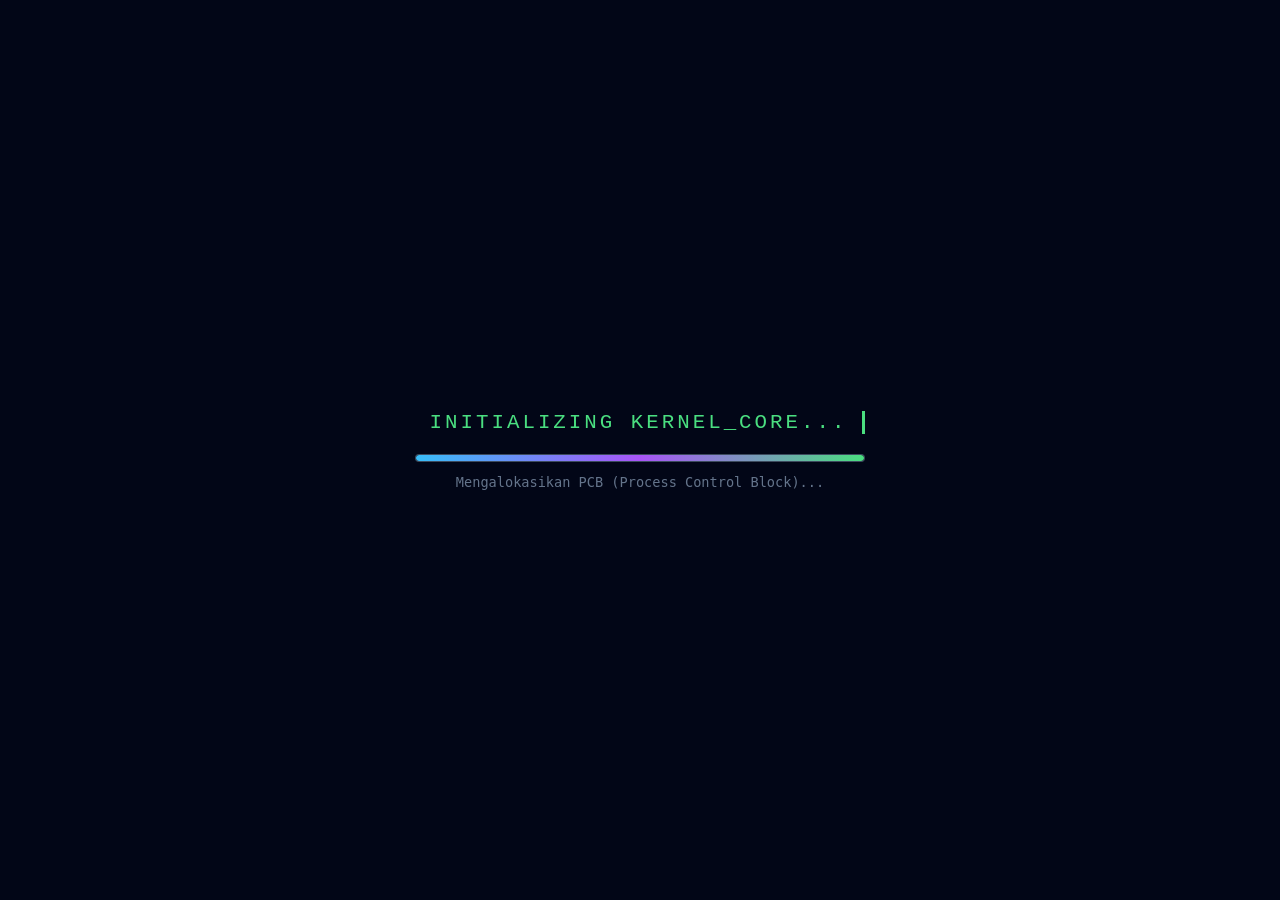
==== index.html @ 1bb1118f "First commit: Prototipe CPU Scheduling" ====
<!DOCTYPE html>
<html lang="id">
<head>
    <meta charset="UTF-8">
    <meta name="viewport" content="width=device-width, initial-scale=1.0">
    <title>Prototipe Simulator CPU Scheduling Premium Enterprise</title>
    <link rel="stylesheet" href="style.css">
    <link rel="icon" href="icon/icon-orkom.png">
<body>
  <div id="preloader">
      <div class="loader-content">
          <div class="loader-title">INITIALIZING KERNEL_CORE...</div>
          <div class="loader-bar-bg">
              <div class="loader-bar-fill"></div>
          </div>
          <div class="loader-status" id="load-status-text">Memuat modul pemetaan memori...</div>
      </div>
  </div>

  <div class="dashboard" id="main-dashboard">
      <header>
          <h1>Prototipe Sistem Aplikasi CPU Scheduling</h1>
          <p>Arsitektur Simulator Perbandingan Algoritma SJF vs SRTF Berbasis Web Enterprise</p>
      </header>

      <section class="card">
          <h2>
              <svg width="22" height="22" fill="none" stroke="currentColor" stroke-width="2" viewBox="0 0 24 24"><path stroke-linecap="round" stroke-linejoin="round" d="M4 6h16M4 12h16M4 18h16"></path></svg>
              Tabel Antrean Register Proses Master
          </h2>
          <div class="input-grid">
              <div>
                  <table>
                      <thead>
                          <tr><th>ID Komputasi</th><th>Arrival Time (AT)</th><th>Burst Time (BT)</th></tr>
                      </thead>
                      <tbody>
                          <tr><td><span class="badge badge-p1">P1</span></td><td>0</td><td>6 ms</td></tr>
                          <tr><td><span class="badge badge-p2">P2</span></td><td>2</td><td>3 ms</td></tr>
                          <tr><td><span class="badge badge-p3">P3</span></td><td>4</td><td>1 ms</td></tr>
                      </tbody>
                  </table>
              </div>
              <div class="btn-group">
                  <button class="btn-sjf" onclick="eksekusiPenjadwalanSJF()">Eksekusi SJF (Non-Preemptive)</button>
                  <button class="btn-srtf" onclick="eksekusiPenjadwalanSRTF()">Eksekusi SRTF (Preemptive)</button>
              </div>
          </div>
      </section>

      <main class="card fade-in" id="panel-output" style="display: none;">
          <h2 id="judul-algoritma">Hasil Komputasi</h2>
          
          <h3 style="font-size: 1rem; margin-bottom: 12px; color: var(--text-muted); font-weight: 500;">Diagram Alir Gantt Chart Teranimasi:</h3>
          <div class="gantt-wrapper">
              <div class="gantt-timeline" id="gantt-timeline-render"></div>
          </div>

          <h3 style="font-size: 1rem; margin-top: 20px; margin-bottom: 12px; color: var(--text-muted); font-weight: 500;">Tabel Analisis Parameter Efisiensi:</h3>
          <table id="tabel-hasil-render">
              <thead>
                  <tr>
                      <th>Proses</th><th>Arrival Time (AT)</th><th>Burst Time (BT)</th>
                      <th>Completion Time (CT)</th><th>Turnaround Time (TAT)</th><th>Waiting Time (WT)</th>
                  </tr>
              </thead>
              <tbody></tbody>
          </table>

          <h4>Log Kronologi Pergerakan Interupsi CPU:</h4>
          <div class="terminal-box" id="system-logger-terminal"></div>

          <div class="grid-stats">
              <div class="stat-box">
                  <span>Average Waiting Time (AWT)</span>
                  <var id="nilai-awt">0.00 ms</var>
              </div>
              <div class="stat-box">
                  <span>Average Turnaround Time (ATT)</span>
                  <var id="nilai-att">0.00 ms</var>
              </div>
          </div>
      </main>
  </div>
  <script src="script.js"></script>
</body>
</html>
---- style.css ----
:root {
    --bg-primary: #020617;
    --bg-secondary: #0f172a;
    --bg-card: #1e293b;
    --text-main: #f8fafc;
    --text-muted: #64748b;
    --accent-blue: #38bdf8;
    --accent-green: #4ade80;
    --accent-amber: #fbbf24;
    --accent-purple: #a855f7;
    --card-border: rgba(255, 255, 255, 0.08);
    --terminal-bg: #050b14;
}

* { 
    box-sizing: border-box; 
    margin: 0; 
    padding: 0; 
    font-family: 'Segoe UI', system-ui, sans-serif; 
}

/* ==================== 1. PRELOADER OS INITIALIZATION ==================== */
#preloader {
    position: fixed;
    top: 0; 
    left: 0; 
    width: 100%; 
    height: 100%;
    background-color: var(--bg-primary);
    z-index: 9999;
    display: flex;
    flex-direction: column;
    justify-content: center;
    align-items: center;
    transition: opacity 0.6s cubic-bezier(0.4, 0, 0.2, 1), visibility 0.6s;
}

.loader-content { 
    text-align: center; 
    max-width: 450px; 
    width: 85%; 
}

.loader-title {
    font-family: 'Courier New', Courier, monospace;
    font-size: 1.3rem;
    color: var(--accent-green);
    margin-bottom: 20px;
    letter-spacing: 3px;
    white-space: nowrap;
    overflow: hidden;
    border-right: 3px solid var(--accent-green);
    animation: typing 1.8s steps(30, end), blink 0.75s step-end infinite;
}

.loader-bar-bg {
    width: 100%; 
    height: 8px;
    background-color: #334155;
    border-radius: 20px;
    overflow: hidden;
    border: 1px solid rgba(255, 255, 255, 0.05);
    box-shadow: inset 0 2px 4px rgba(0, 0, 0, 0.5);
}

.loader-bar-fill {
    height: 100%; 
    width: 0%;
    background: linear-gradient(90deg, var(--accent-blue), var(--accent-purple), var(--accent-green));
    border-radius: 20px;
    animation: fillBar 2.8s cubic-bezier(0.4, 0, 0.2, 1) forwards;
}

.loader-status { 
    font-size: 0.85rem; 
    color: var(--text-muted); 
    margin-top: 12px; 
    font-family: monospace; 
}

@keyframes typing { 
    from { width: 0; } 
    to { width: 100%; } 
}

@keyframes blink { 
    from, to { border-color: transparent; } 
    50% { border-color: var(--accent-green); } 
}

@keyframes fillBar {
    0% { width: 0%; }
    25% { width: 35%; }
    50% { width: 65%; }
    85% { width: 90%; }
    100% { width: 100%; }
}

/* ==================== 2. ARSITEKTUR LAYOUT DASBOR ==================== */
body {
    background-color: var(--bg-primary);
    color: var(--text-main);
    padding: 50px 20px;
    display: flex;
    flex-direction: column;
    align-items: center;
    min-height: 100vh;
}

.dashboard {
    width: 100%; 
    max-width: 1150px;
    display: flex; 
    flex-direction: column; 
    gap: 30px;
    opacity: 0; 
    transform: translateY(30px);
    transition: opacity 0.8s cubic-bezier(0.34, 1.56, 0.64, 1), transform 0.8s cubic-bezier(0.34, 1.56, 0.64, 1);
}

.dashboard-ready { 
    opacity: 1; 
    transform: translateY(0); 
}

header { 
    text-align: center; 
    margin-bottom: 10px; 
}

header h1 {
    font-size: 2.5rem; 
    font-weight: 800;
    background: linear-gradient(to right, #38bdf8, #a855f7, #4ade80);
    -webkit-background-clip: text; 
    -webkit-text-fill-color: transparent;
    margin-bottom: 10px;
}

header p { 
    color: var(--text-muted); 
    font-size: 1.1rem; 
}

.card {
    background-color: var(--bg-secondary);
    border: 1px solid var(--card-border);
    border-radius: 20px; 
    padding: 35px;
    box-shadow: 0 15px 35px rgba(0, 0, 0, 0.4);
}

.card h2 {
    font-size: 1.4rem; 
    margin-bottom: 25px;
    display: flex; 
    align-items: center; 
    gap: 12px; 
    color: #f1f5f9;
}

.input-grid { 
    display: grid; 
    grid-template-columns: 1fr; 
    gap: 25px; 
}

@media (min-width: 768px) { 
    .input-grid { 
        grid-template-columns: 2fr 1fr; 
    } 
}

/* ==================== 3. KOMPONEN TABEL MODERN ==================== */
table {
    width: 100%; 
    border-collapse: separate; 
    border-spacing: 0;
    overflow: hidden; 
    border-radius: 12px; 
    border: 1px solid var(--card-border);
}

th, td { 
    padding: 16px; 
    text-align: center; 
    border-bottom: 1px solid var(--card-border); 
}

th {
    background-color: rgba(15, 23, 42, 0.8);
    color: var(--accent-blue); 
    font-weight: 600;
    text-transform: uppercase; 
    font-size: 0.85rem; 
    letter-spacing: 0.8px;
}

td { 
    background-color: rgba(30, 41, 59, 0.2); 
    color: #e2e8f0; 
    font-size: 1rem; 
}

tr:last-child td { 
    border-bottom: none; 
}

.badge { 
    display: inline-block; 
    padding: 6px 14px; 
    border-radius: 8px; 
    font-weight: 700; 
    font-size: 0.85rem; 
}

.badge-p1 { 
    background-color: rgba(239, 68, 68, 0.15); 
    color: #f87171; 
    border: 1px solid rgba(239, 68, 68, 0.3); 
}

.badge-p2 { 
    background-color: rgba(34, 197, 94, 0.15); 
    color: #4ade80; 
    border: 1px solid rgba(34, 197, 94, 0.3); 
}

.badge-p3 { 
    background-color: rgba(234, 179, 8, 0.15); 
    color: #facc15; 
    border: 1px solid rgba(234, 179, 8, 0.3); 
}

/* ==================== 4. TOMBOL KONTROL INTERAKTIF ==================== */
.btn-group { 
    display: flex; 
    flex-direction: column; 
    gap: 15px; 
    justify-content: center; 
}

button {
    padding: 16px 28px; 
    font-size: 1rem; 
    font-weight: 700; 
    border-radius: 12px;
    cursor: pointer; 
    transition: all 0.3s cubic-bezier(0.4, 0, 0.2, 1); 
    border: none;
    text-transform: uppercase; 
    letter-spacing: 0.5px;
}

.btn-sjf { 
    background: linear-gradient(135deg, #4f46e5, #3b82f6); 
    color: white; 
    box-shadow: 0 4px 12px rgba(59, 130, 246, 0.2); 
}

.btn-sjf:hover { 
    transform: translateY(-3px); 
    box-shadow: 0 6px 20px rgba(59, 130, 246, 0.4); 
    filter: brightness(1.1); 
}

.btn-srtf { 
    background: linear-gradient(135deg, #0d9488, #06b6d4); 
    color: white; 
    box-shadow: 0 4px 12px rgba(6, 182, 212, 0.2); 
}

.btn-srtf:hover { 
    transform: translateY(-3px); 
    box-shadow: 0 6px 20px rgba(6, 182, 212, 0.4); 
    filter: brightness(1.1); 
}

/* ==================== 5. ANIMASI DIAGRAM GANTT CHART ==================== */
.gantt-wrapper { 
    overflow-x: auto; 
    padding: 20px 5px 30px 5px; 
}

.gantt-timeline { 
    display: flex; 
    background: #020617; 
    border-radius: 14px; 
    padding: 10px; 
    border: 1px solid var(--card-border); 
    min-width: max-content; 
}

.gantt-block {
    height: 60px; 
    display: flex; 
    align-items: center; 
    justify-content: center;
    color: white; 
    font-weight: 800; 
    font-size: 1.1rem; 
    position: relative;
    border-radius: 8px; 
    margin-right: 5px; 
    box-shadow: inset 0 1px 0 rgba(255, 255, 255, 0.25);
    transform: scaleX(0); 
    transform-origin: left;
    animation: growBlock 0.7s cubic-bezier(0.34, 1.56, 0.64, 1) forwards;
}

@keyframes growBlock { 
    to { transform: scaleX(1); } 
}

.gantt-block:last-child { 
    margin-right: 0; 
}

.time-label { 
    position: absolute; 
    bottom: -26px; 
    right: 0; 
    color: var(--text-muted); 
    font-size: 0.85rem; 
    font-weight: 600; 
    font-family: monospace; 
}

.time-label-start { 
    position: absolute; 
    bottom: -26px; 
    left: 0; 
    color: var(--text-muted); 
    font-size: 0.85rem; 
    font-weight: 600; 
    font-family: monospace; 
}

.gantt-p1 { 
    background: linear-gradient(135deg, #ef4444, #b91c1c); 
    box-shadow: 0 4px 10px rgba(239, 68, 68, 0.2); 
}

.gantt-p2 { 
    background: linear-gradient(135deg, #22c55e, #15803d); 
    box-shadow: 0 4px 10px rgba(34, 197, 94, 0.2); 
}

.gantt-p3 { 
    background: linear-gradient(135deg, #eab308, #a16207); 
    box-shadow: 0 4px 10px rgba(234, 179, 8, 0.2); 
}

/* ==================== 6. PANEL TERMINAL LOGGER INTERNAL ==================== */
.terminal-box {
    background-color: var(--terminal-bg);
    border: 1px solid rgba(56, 189, 248, 0.15);
    border-radius: 12px; 
    padding: 20px;
    font-family: 'Courier New', Courier, monospace;
    color: #38bdf8; 
    font-size: 0.9rem; 
    line-height: 1.6;
    max-height: 220px; 
    overflow-y: auto; 
    margin-top: 20px;
    box-shadow: inset 0 4px 12px rgba(0, 0, 0, 0.8);
}

.terminal-box h4 { 
    color: #64748b; 
    margin-bottom: 8px; 
    font-size: 0.8rem; 
    text-transform: uppercase; 
    letter-spacing: 1px; 
}

.log-line { 
    border-left: 3px solid #1e293b; 
    padding-left: 10px; 
    margin-bottom: 4px; 
}

.log-success { 
    color: var(--accent-green); 
}

.log-alert { 
    color: var(--accent-amber); 
}

/* ==================== 7. PANEL STATISTIK METRIK ==================== */
.grid-stats { 
    display: grid; 
    grid-template-columns: 1fr; 
    gap: 20px; 
    margin-top: 25px; 
}

@media (min-width: 576px) { 
    .grid-stats { 
        grid-template-columns: 1fr 1fr; 
    } 
}

.stat-box {
    background: linear-gradient(145deg, rgba(15, 23, 42, 0.6), rgba(30, 41, 59, 0.6));
    padding: 20px; 
    border-radius: 14px; 
    border: 1px solid var(--card-border); 
    text-align: center;
    transition: all 0.3s;
}

.stat-box:hover { 
    border-color: var(--accent-blue); 
    transform: scale(1.02); 
}

.stat-box span { 
    display: block; 
    font-size: 0.85rem; 
    color: var(--text-muted); 
    margin-bottom: 8px; 
    text-transform: uppercase; 
    letter-spacing: 0.5px; 
}

.stat-box var { 
    font-size: 1.8rem; 
    font-weight: 800; 
    color: var(--accent-blue); 
    font-style: normal; 
    font-family: monospace; 
}

.fade-in { 
    animation: fadeInEffect 0.6s cubic-bezier(0.16, 1, 0.3, 1) forwards; 
}

@keyframes fadeInEffect { 
    from { 
        opacity: 0; 
        transform: translateY(15px); 
    } 
    to { 
        opacity: 1; 
        transform: translateY(0); 
    } 
}
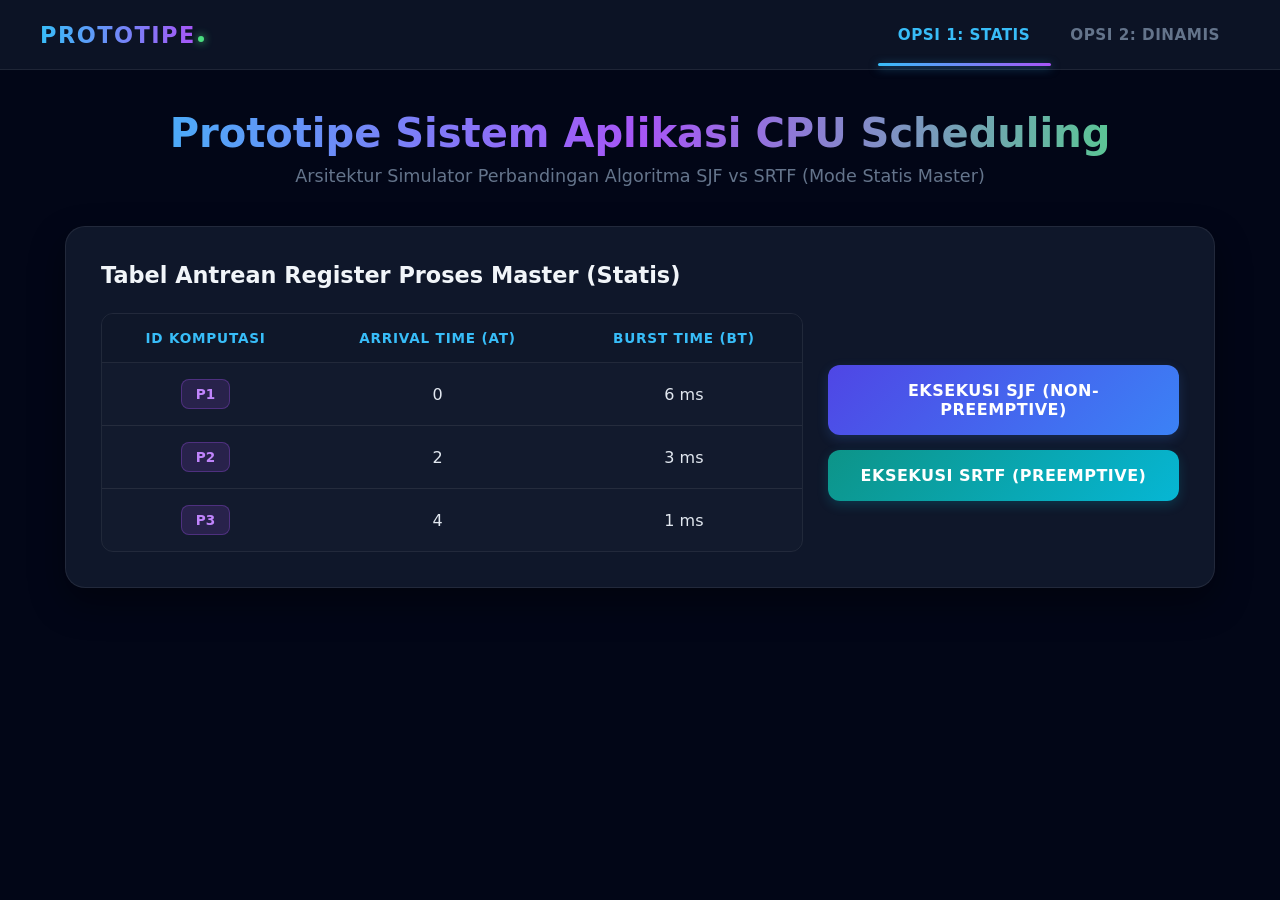
==== commit 0eeb35d5: "mengubah nama file" ====
--- a/index.html
+++ b/index.html
@@ -1,46 +1,58 @@
 <!DOCTYPE html>
 <html lang="id">
 <head>
-    <meta charset="UTF-8">
-    <meta name="viewport" content="width=device-width, initial-scale=1.0">
-    <title>Prototipe Simulator CPU Scheduling Premium Enterprise</title>
-    <link rel="stylesheet" href="style.css">
-    <link rel="icon" href="icon/icon-orkom.png">
+  <meta charset="UTF-8">
+  <meta name="viewport" content="width=device-width, initial-scale=1.0">
+  <title>Prototipe Simulator CPU Scheduling Premium Enterprise</title>
+  <link rel="stylesheet" href="style.css">
+  <link rel="icon" href="icon/icon-orkom.png">
+</head>
 <body>
-  <div id="preloader">
-      <div class="loader-content">
-          <div class="loader-title">INITIALIZING KERNEL_CORE...</div>
-          <div class="loader-bar-bg">
-              <div class="loader-bar-fill"></div>
-          </div>
-          <div class="loader-status" id="load-status-text">Memuat modul pemetaan memori...</div>
+
+  <nav class="navbar">
+      <div class="nav-logo">PROTOTIPE</div>
+      <div class="nav-menu-wrapper">
+          <div class="nav-item active" onclick="switchMode('statis', this)">Opsi 1: Statis</div>
+          <div class="nav-item" onclick="switchMode('dinamis', this)">Opsi 2: Dinamis</div>
+          <div class="nav-indicator" id="nav-indicator"></div>
       </div>
-  </div>
+  </nav>
 
-  <div class="dashboard" id="main-dashboard">
+  <div class="dashboard">
       <header>
           <h1>Prototipe Sistem Aplikasi CPU Scheduling</h1>
-          <p>Arsitektur Simulator Perbandingan Algoritma SJF vs SRTF Berbasis Web Enterprise</p>
+          <p id="sub-header-text">Arsitektur Simulator Perbandingan Algoritma SJF vs SRTF (Mode Statis Master)</p>
       </header>
 
       <section class="card">
-          <h2>
-              <svg width="22" height="22" fill="none" stroke="currentColor" stroke-width="2" viewBox="0 0 24 24"><path stroke-linecap="round" stroke-linejoin="round" d="M4 6h16M4 12h16M4 18h16"></path></svg>
-              Tabel Antrean Register Proses Master
-          </h2>
+          <h2 id="judul-antrean">Tabel Antrean Register Proses Master (Statis)</h2>
+          
+          <div id="form-dinamis-wrapper" style="display: none;">
+              <div class="form-row">
+                  <div class="form-group">
+                      <label>ID Proses</label>
+                      <input type="text" id="input-id" placeholder="Contoh: P1">
+                  </div>
+                  <div class="form-group">
+                      <label>Arrival Time (AT)</label>
+                      <input type="number" id="input-at" min="0" placeholder="0">
+                  </div>
+                  <div class="form-group">
+                      <label>Burst Time (BT)</label>
+                      <input type="number" id="input-bt" min="1" placeholder="1">
+                  </div>
+                  <button class="btn-add" onclick="tambahProsesDinamis()">+ Tambah Antrean</button>
+              </div>
+          </div>
+
           <div class="input-grid">
               <div>
-                  <table>
-                      <thead>
-                          <tr><th>ID Komputasi</th><th>Arrival Time (AT)</th><th>Burst Time (BT)</th></tr>
-                      </thead>
-                      <tbody>
-                          <tr><td><span class="badge badge-p1">P1</span></td><td>0</td><td>6 ms</td></tr>
-                          <tr><td><span class="badge badge-p2">P2</span></td><td>2</td><td>3 ms</td></tr>
-                          <tr><td><span class="badge badge-p3">P3</span></td><td>4</td><td>1 ms</td></tr>
-                      </tbody>
+                  <table id="tabel-input-utama">
+                      <thead><tr><th>ID Komputasi</th><th>Arrival Time (AT)</th><th>Burst Time (BT)</th></tr></thead>
+                      <tbody id="body-tabel-input"></tbody>
                   </table>
               </div>
+              
               <div class="btn-group">
                   <button class="btn-sjf" onclick="eksekusiPenjadwalanSJF()">Eksekusi SJF (Non-Preemptive)</button>
                   <button class="btn-srtf" onclick="eksekusiPenjadwalanSRTF()">Eksekusi SRTF (Preemptive)</button>
@@ -48,40 +60,34 @@
           </div>
       </section>
 
-      <main class="card fade-in" id="panel-output" style="display: none;">
+      <main class="card output-card-container" id="panel-output">
           <h2 id="judul-algoritma">Hasil Komputasi</h2>
           
           <h3 style="font-size: 1rem; margin-bottom: 12px; color: var(--text-muted); font-weight: 500;">Diagram Alir Gantt Chart Teranimasi:</h3>
-          <div class="gantt-wrapper">
-              <div class="gantt-timeline" id="gantt-timeline-render"></div>
-          </div>
+          <div class="gantt-wrapper"><div class="gantt-timeline" id="gantt-timeline-render"></div></div>
+          
+          <div class="analysis-layout">
+              <div>
+                  <h3 style="font-size: 1rem; margin-bottom: 12px; color: var(--text-muted); font-weight: 500;">Log Kronologi Pergerakan CPU:</h3>
+                  <div class="terminal-box" id="system-logger-terminal"></div>
+              </div>
 
-          <h3 style="font-size: 1rem; margin-top: 20px; margin-bottom: 12px; color: var(--text-muted); font-weight: 500;">Tabel Analisis Parameter Efisiensi:</h3>
-          <table id="tabel-hasil-render">
-              <thead>
-                  <tr>
-                      <th>Proses</th><th>Arrival Time (AT)</th><th>Burst Time (BT)</th>
-                      <th>Completion Time (CT)</th><th>Turnaround Time (TAT)</th><th>Waiting Time (WT)</th>
-                  </tr>
-              </thead>
-              <tbody></tbody>
-          </table>
-
-          <h4>Log Kronologi Pergerakan Interupsi CPU:</h4>
-          <div class="terminal-box" id="system-logger-terminal"></div>
-
-          <div class="grid-stats">
-              <div class="stat-box">
-                  <span>Average Waiting Time (AWT)</span>
-                  <var id="nilai-awt">0.00 ms</var>
-              </div>
-              <div class="stat-box">
-                  <span>Average Turnaround Time (ATT)</span>
-                  <var id="nilai-att">0.00 ms</var>
+              <div>
+                  <h3 style="font-size: 1rem; margin-bottom: 12px; color: var(--text-muted); font-weight: 500;">Tabel Analisis Parameter Efisiensi:</h3>
+                  <table id="tabel-hasil-render">
+                      <thead><tr><th>Proses</th><th>AT</th><th>BT</th><th>CT</th><th>TAT</th><th>WT</th></tr></thead>
+                      <tbody></tbody>
+                  </table>
+                  
+                  <div class="grid-stats">
+                      <div class="stat-box"><span>Average Waiting Time (AWT)</span><var id="nilai-awt">0.00 ms</var></div>
+                      <div class="stat-box"><span>Average Turnaround Time (ATT)</span><var id="nilai-att">0.00 ms</var></div>
+                  </div>
               </div>
           </div>
       </main>
   </div>
+
   <script src="script.js"></script>
 </body>
 </html>
--- a/style.css
+++ b/style.css
@@ -1,450 +1,192 @@
 :root {
-    --bg-primary: #020617;
-    --bg-secondary: #0f172a;
-    --bg-card: #1e293b;
-    --text-main: #f8fafc;
-    --text-muted: #64748b;
-    --accent-blue: #38bdf8;
-    --accent-green: #4ade80;
-    --accent-amber: #fbbf24;
-    --accent-purple: #a855f7;
-    --card-border: rgba(255, 255, 255, 0.08);
-    --terminal-bg: #050b14;
-}
+            --bg-primary: #020617;
+            --bg-secondary: #0f172a;
+            --bg-card: #1e293b;
+            --text-main: #f8fafc;
+            --text-muted: #64748b;
+            --accent-blue: #38bdf8;
+            --accent-green: #4ade80;
+            --accent-amber: #fbbf24;
+            --accent-purple: #a855f7;
+            --card-border: rgba(255, 255, 255, 0.08);
+            --terminal-bg: #050b14;
+            --nav-bg: rgba(15, 23, 42, 0.8);
+        }
 
-* { 
-    box-sizing: border-box; 
-    margin: 0; 
-    padding: 0; 
-    font-family: 'Segoe UI', system-ui, sans-serif; 
-}
+        * { box-sizing: border-box; margin: 0; padding: 0; font-family: 'Segoe UI', system-ui, sans-serif; }
 
-/* ==================== 1. PRELOADER OS INITIALIZATION ==================== */
-#preloader {
-    position: fixed;
-    top: 0; 
-    left: 0; 
-    width: 100%; 
-    height: 100%;
-    background-color: var(--bg-primary);
-    z-index: 9999;
-    display: flex;
-    flex-direction: column;
-    justify-content: center;
-    align-items: center;
-    transition: opacity 0.6s cubic-bezier(0.4, 0, 0.2, 1), visibility 0.6s;
-}
+        html {
+            scroll-behavior: smooth;
+        }
 
-.loader-content { 
-    text-align: center; 
-    max-width: 450px; 
-    width: 85%; 
-}
+        body {
+            background-color: var(--bg-primary); color: var(--text-main);
+            padding: 110px 20px 50px 20px;
+            display: flex; flex-direction: column; align-items: center; min-height: 100vh;
+        }
 
-.loader-title {
-    font-family: 'Courier New', Courier, monospace;
-    font-size: 1.3rem;
-    color: var(--accent-green);
-    margin-bottom: 20px;
-    letter-spacing: 3px;
-    white-space: nowrap;
-    overflow: hidden;
-    border-right: 3px solid var(--accent-green);
-    animation: typing 1.8s steps(30, end), blink 0.75s step-end infinite;
-}
+        /* ==================== NAVBAR SYSTEM ==================== */
+        .navbar {
+            position: fixed;
+            top: 0; left: 0; width: 100%; height: 70px;
+            background-color: var(--nav-bg);
+            backdrop-filter: blur(12px);
+            -webkit-backdrop-filter: blur(12px);
+            border-bottom: 1px solid var(--card-border);
+            display: flex; justify-content: space-between; align-items: center;
+            padding: 0 40px; z-index: 999;
+        }
 
-.loader-bar-bg {
-    width: 100%; 
-    height: 8px;
-    background-color: #334155;
-    border-radius: 20px;
-    overflow: hidden;
-    border: 1px solid rgba(255, 255, 255, 0.05);
-    box-shadow: inset 0 2px 4px rgba(0, 0, 0, 0.5);
-}
+        .nav-logo {
+            font-size: 1.4rem; font-weight: 800; letter-spacing: 1.5px;
+            background: linear-gradient(to right, var(--accent-blue), var(--accent-purple));
+            -webkit-background-clip: text; -webkit-text-fill-color: transparent;
+            position: relative;
+        }
+        .nav-logo::after {
+            content: ''; position: absolute; width: 6px; height: 6px;
+            background-color: var(--accent-green); border-radius: 50%;
+            bottom: 6px; right: -8px; box-shadow: 0 0 8px var(--accent-green);
+        }
 
-.loader-bar-fill {
-    height: 100%; 
-    width: 0%;
-    background: linear-gradient(90deg, var(--accent-blue), var(--accent-purple), var(--accent-green));
-    border-radius: 20px;
-    animation: fillBar 2.8s cubic-bezier(0.4, 0, 0.2, 1) forwards;
-}
+        .nav-menu-wrapper { position: relative; display: flex; }
 
-.loader-status { 
-    font-size: 0.85rem; 
-    color: var(--text-muted); 
-    margin-top: 12px; 
-    font-family: monospace; 
-}
+        .nav-item {
+            color: var(--text-muted); text-decoration: none; font-weight: 600;
+            padding: 10px 20px; font-size: 0.95rem; text-transform: uppercase;
+            letter-spacing: 0.5px; transition: color 0.3s ease; cursor: pointer;
+            user-select: none;
+        }
+        .nav-item.active { color: var(--accent-blue); }
 
-@keyframes typing { 
-    from { width: 0; } 
-    to { width: 100%; } 
-}
+        .nav-indicator {
+            position: absolute; bottom: -12px; height: 3px;
+            background: linear-gradient(90deg, var(--accent-blue), var(--accent-purple));
+            border-radius: 3px; transition: all 0.35s cubic-bezier(0.25, 1, 0.5, 1);
+            box-shadow: 0 2px 10px rgba(56, 189, 248, 0.5);
+        }
 
-@keyframes blink { 
-    from, to { border-color: transparent; } 
-    50% { border-color: var(--accent-green); } 
-}
+        /* ==================== LAYOUT DASBOR ==================== */
+        .dashboard {
+            width: 100%; max-width: 1150px;
+            display: flex; flex-direction: column; gap: 30px;
+        }
 
-@keyframes fillBar {
-    0% { width: 0%; }
-    25% { width: 35%; }
-    50% { width: 65%; }
-    85% { width: 90%; }
-    100% { width: 100%; }
-}
+        header { text-align: center; margin-bottom: 10px; }
+        header h1 {
+            font-size: 2.5rem; font-weight: 800;
+            background: linear-gradient(to right, #38bdf8, #a855f7, #4ade80);
+            -webkit-background-clip: text; -webkit-text-fill-color: transparent; margin-bottom: 10px;
+        }
+        header p { color: var(--text-muted); font-size: 1.1rem; }
 
-/* ==================== 2. ARSITEKTUR LAYOUT DASBOR ==================== */
-body {
-    background-color: var(--bg-primary);
-    color: var(--text-main);
-    padding: 50px 20px;
-    display: flex;
-    flex-direction: column;
-    align-items: center;
-    min-height: 100vh;
-}
+        .card {
+            background-color: var(--bg-secondary); border: 1px solid var(--card-border);
+            border-radius: 20px; padding: 35px; box-shadow: 0 15px 35px rgba(0,0,0,0.4);
+        }
+        .card h2 { font-size: 1.4rem; margin-bottom: 25px; display: flex; align-items: center; gap: 12px; color: #f1f5f9; }
 
-.dashboard {
-    width: 100%; 
-    max-width: 1150px;
-    display: flex; 
-    flex-direction: column; 
-    gap: 30px;
-    opacity: 0; 
-    transform: translateY(30px);
-    transition: opacity 0.8s cubic-bezier(0.34, 1.56, 0.64, 1), transform 0.8s cubic-bezier(0.34, 1.56, 0.64, 1);
-}
+        /* Form Input */
+        .form-row { display: flex; gap: 15px; margin-bottom: 20px; align-items: flex-end; flex-wrap: wrap; }
+        .form-row .form-group { display: flex; flex-direction: column; gap: 8px; }
+        .form-row .form-group label { font-size: 0.85rem; color: var(--accent-blue); font-weight: 600; text-transform: uppercase; }
+        .form-row .form-group input {
+            background-color: var(--bg-primary); border: 1px solid var(--card-border);
+            padding: 10px 15px; border-radius: 8px; color: white; font-size: 1rem; width: 140px;
+            transition: border-color 0.3s;
+        }
+        .form-row .form-group input:focus { border-color: var(--accent-blue); outline: none; }
+        .btn-add { background-color: #334155; color: white; border: 1px solid var(--card-border); padding: 11px 20px; font-weight: 600; border-radius: 8px; cursor: pointer; transition: 0.3s; }
+        .btn-add:hover { background-color: var(--accent-blue); color: var(--bg-primary); }
 
-.dashboard-ready { 
-    opacity: 1; 
-    transform: translateY(0); 
-}
+        .input-grid { display: grid; grid-template-columns: 1fr; gap: 25px; }
+        @media (min-width: 768px) { .input-grid { grid-template-columns: 2fr 1fr; } }
 
-header { 
-    text-align: center; 
-    margin-bottom: 10px; 
-}
+        /* ==================== TABEL MODERN ==================== */
+        table { width: 100%; border-collapse: separate; border-spacing: 0; overflow: hidden; border-radius: 12px; border: 1px solid var(--card-border); }
+        th, td { padding: 16px; text-align: center; border-bottom: 1px solid var(--card-border); }
+        th { background-color: rgba(15, 23, 42, 0.8); color: var(--accent-blue); font-weight: 600; text-transform: uppercase; font-size: 0.85rem; letter-spacing: 0.8px; }
+        td { background-color: rgba(30, 41, 59, 0.2); color: #e2e8f0; font-size: 1rem; }
+        tr:last-child td { border-bottom: none; }
 
-header h1 {
-    font-size: 2.5rem; 
-    font-weight: 800;
-    background: linear-gradient(to right, #38bdf8, #a855f7, #4ade80);
-    -webkit-background-clip: text; 
-    -webkit-text-fill-color: transparent;
-    margin-bottom: 10px;
-}
+        .badge { display: inline-block; padding: 6px 14px; border-radius: 8px; font-weight: 700; font-size: 0.85rem; }
+        .badge-p-gen { background-color: rgba(168, 85, 247, 0.15); color: #c084fc; border: 1px solid rgba(168, 85, 247, 0.3); }
 
-header p { 
-    color: var(--text-muted); 
-    font-size: 1.1rem; 
-}
+        /* ==================== TOMBOL AKSI EKSEKUSI (GAYA LAMA) ==================== */
+        .btn-group { display: flex; flex-direction: column; gap: 15px; justify-content: center; }
 
-.card {
-    background-color: var(--bg-secondary);
-    border: 1px solid var(--card-border);
-    border-radius: 20px; 
-    padding: 35px;
-    box-shadow: 0 15px 35px rgba(0, 0, 0, 0.4);
-}
+        .btn-sjf, .btn-srtf {
+            padding: 16px 28px;
+            font-size: 1rem;
+            font-weight: 700;
+            border-radius: 12px;
+            cursor: pointer;
+            transition: all 0.3s cubic-bezier(0.4, 0, 0.2, 1);
+            border: none;
+            text-transform: uppercase;
+            letter-spacing: 0.5px;
+            color: white;
+        }
 
-.card h2 {
-    font-size: 1.4rem; 
-    margin-bottom: 25px;
-    display: flex; 
-    align-items: center; 
-    gap: 12px; 
-    color: #f1f5f9;
-}
+        .btn-sjf { background: linear-gradient(135deg, #4f46e5, #3b82f6); box-shadow: 0 4px 12px rgba(59, 130, 246, 0.2); }
+        .btn-sjf:hover { transform: translateY(-3px); box-shadow: 0 6px 20px rgba(59, 130, 246, 0.4); filter: brightness(1.1); }
 
-.input-grid { 
-    display: grid; 
-    grid-template-columns: 1fr; 
-    gap: 25px; 
-}
+        .btn-srtf { background: linear-gradient(135deg, #0d9488, #06b6d4); box-shadow: 0 4px 12px rgba(6, 182, 212, 0.2); }
+        .btn-srtf:hover { transform: translateY(-3px); box-shadow: 0 6px 20px rgba(6, 182, 212, 0.4); filter: brightness(1.1); }
 
-@media (min-width: 768px) { 
-    .input-grid { 
-        grid-template-columns: 2fr 1fr; 
-    } 
-}
+        /* ==================== DIAGRAM GANTT CHART ==================== */
+        .gantt-wrapper { overflow-x: auto; padding: 15px 0 25px 0; }
+        .gantt-timeline { display: flex; background: #020617; border-radius: 14px; padding: 10px; border: 1px solid var(--card-border); min-width: max-content; }
+        .gantt-block {
+            height: 60px; display: flex; align-items: center; justify-content: center; color: white; font-weight: 800; font-size: 1.1rem; position: relative; border-radius: 8px; margin-right: 5px;
+            transform: scaleX(0); transform-origin: left; animation: growBlock 0.7s cubic-bezier(0.34, 1.56, 0.64, 1) forwards;
+        }
+        @keyframes growBlock { to { transform: scaleX(1); } }
+        .gantt-block:last-child { margin-right: 0; }
+        
+        .gantt-p1 { background: linear-gradient(135deg, #3b82f6, #1d4ed8); box-shadow: 0 4px 12px rgba(59, 130, 246, 0.3); }
+        .gantt-p2 { background: linear-gradient(135deg, #10b981, #047857); box-shadow: 0 4px 12px rgba(16, 185, 129, 0.3); }
+        .gantt-p3 { background: linear-gradient(135deg, #f59e0b, #b45309); box-shadow: 0 4px 12px rgba(245, 158, 11, 0.3); }
+        
+        .time-label { position: absolute; bottom: -26px; right: 0; color: var(--text-muted); font-size: 0.85rem; font-weight: 600; font-family: monospace; }
+        .time-label-start { position: absolute; bottom: -26px; left: 0; color: var(--text-muted); font-size: 0.85rem; font-weight: 600; font-family: monospace; }
 
-/* ==================== 3. KOMPONEN TABEL MODERN ==================== */
-table {
-    width: 100%; 
-    border-collapse: separate; 
-    border-spacing: 0;
-    overflow: hidden; 
-    border-radius: 12px; 
-    border: 1px solid var(--card-border);
-}
+        /* ==================== TERMINAL LOGGER PANEL ==================== */
+        .terminal-box {
+            background-color: var(--terminal-bg); border: 1px solid rgba(56, 189, 248, 0.15); border-radius: 12px; padding: 20px;
+            font-family: 'Courier New', Courier, monospace; color: #38bdf8; font-size: 0.9rem; line-height: 1.6; height: 260px; overflow-y: auto;
+        }
+        .log-line { border-left: 3px solid #1e293b; padding-left: 10px; margin-bottom: 4px; }
+        .log-success { color: var(--accent-green); }
+        .log-alert { color: var(--accent-amber); }
 
-th, td { 
-    padding: 16px; 
-    text-align: center; 
-    border-bottom: 1px solid var(--card-border); 
-}
+        .grid-stats { display: grid; grid-template-columns: 1fr; gap: 20px; margin-top: 20px; }
+        @media (min-width: 576px) { .grid-stats { grid-template-columns: 1fr 1fr; } }
+        .stat-box { background: linear-gradient(145deg, rgba(15, 23, 42, 0.6), rgba(30, 41, 59, 0.6)); padding: 20px; border-radius: 14px; border: 1px solid var(--card-border); text-align: center; }
+        .stat-box span { display: block; font-size: 0.85rem; color: var(--text-muted); margin-bottom: 8px; text-transform: uppercase; }
+        .stat-box var { font-size: 1.8rem; font-weight: 800; color: var(--accent-blue); font-style: normal; font-family: monospace; }
 
-th {
-    background-color: rgba(15, 23, 42, 0.8);
-    color: var(--accent-blue); 
-    font-weight: 600;
-    text-transform: uppercase; 
-    font-size: 0.85rem; 
-    letter-spacing: 0.8px;
-}
+        /* ==================== SPLIT LAYOUT SESUAI GAMBAR 2 ==================== */
+        .analysis-layout {
+            display: grid;
+            grid-template-columns: 1fr;
+            gap: 25px;
+            margin-top: 15px;
+        }
+        @media (min-width: 992px) {
+            /* Kiri (Log Terminal): 0.8fr | Kanan (Tabel Parameter): 1.2fr */
+            .analysis-layout { grid-template-columns: 0.8fr 1.2fr; }
+        }
 
-td { 
-    background-color: rgba(30, 41, 59, 0.2); 
-    color: #e2e8f0; 
-    font-size: 1rem; 
-}
-
-tr:last-child td { 
-    border-bottom: none; 
-}
-
-.badge { 
-    display: inline-block; 
-    padding: 6px 14px; 
-    border-radius: 8px; 
-    font-weight: 700; 
-    font-size: 0.85rem; 
-}
-
-.badge-p1 { 
-    background-color: rgba(239, 68, 68, 0.15); 
-    color: #f87171; 
-    border: 1px solid rgba(239, 68, 68, 0.3); 
-}
-
-.badge-p2 { 
-    background-color: rgba(34, 197, 94, 0.15); 
-    color: #4ade80; 
-    border: 1px solid rgba(34, 197, 94, 0.3); 
-}
-
-.badge-p3 { 
-    background-color: rgba(234, 179, 8, 0.15); 
-    color: #facc15; 
-    border: 1px solid rgba(234, 179, 8, 0.3); 
-}
-
-/* ==================== 4. TOMBOL KONTROL INTERAKTIF ==================== */
-.btn-group { 
-    display: flex; 
-    flex-direction: column; 
-    gap: 15px; 
-    justify-content: center; 
-}
-
-button {
-    padding: 16px 28px; 
-    font-size: 1rem; 
-    font-weight: 700; 
-    border-radius: 12px;
-    cursor: pointer; 
-    transition: all 0.3s cubic-bezier(0.4, 0, 0.2, 1); 
-    border: none;
-    text-transform: uppercase; 
-    letter-spacing: 0.5px;
-}
-
-.btn-sjf { 
-    background: linear-gradient(135deg, #4f46e5, #3b82f6); 
-    color: white; 
-    box-shadow: 0 4px 12px rgba(59, 130, 246, 0.2); 
-}
-
-.btn-sjf:hover { 
-    transform: translateY(-3px); 
-    box-shadow: 0 6px 20px rgba(59, 130, 246, 0.4); 
-    filter: brightness(1.1); 
-}
-
-.btn-srtf { 
-    background: linear-gradient(135deg, #0d9488, #06b6d4); 
-    color: white; 
-    box-shadow: 0 4px 12px rgba(6, 182, 212, 0.2); 
-}
-
-.btn-srtf:hover { 
-    transform: translateY(-3px); 
-    box-shadow: 0 6px 20px rgba(6, 182, 212, 0.4); 
-    filter: brightness(1.1); 
-}
-
-/* ==================== 5. ANIMASI DIAGRAM GANTT CHART ==================== */
-.gantt-wrapper { 
-    overflow-x: auto; 
-    padding: 20px 5px 30px 5px; 
-}
-
-.gantt-timeline { 
-    display: flex; 
-    background: #020617; 
-    border-radius: 14px; 
-    padding: 10px; 
-    border: 1px solid var(--card-border); 
-    min-width: max-content; 
-}
-
-.gantt-block {
-    height: 60px; 
-    display: flex; 
-    align-items: center; 
-    justify-content: center;
-    color: white; 
-    font-weight: 800; 
-    font-size: 1.1rem; 
-    position: relative;
-    border-radius: 8px; 
-    margin-right: 5px; 
-    box-shadow: inset 0 1px 0 rgba(255, 255, 255, 0.25);
-    transform: scaleX(0); 
-    transform-origin: left;
-    animation: growBlock 0.7s cubic-bezier(0.34, 1.56, 0.64, 1) forwards;
-}
-
-@keyframes growBlock { 
-    to { transform: scaleX(1); } 
-}
-
-.gantt-block:last-child { 
-    margin-right: 0; 
-}
-
-.time-label { 
-    position: absolute; 
-    bottom: -26px; 
-    right: 0; 
-    color: var(--text-muted); 
-    font-size: 0.85rem; 
-    font-weight: 600; 
-    font-family: monospace; 
-}
-
-.time-label-start { 
-    position: absolute; 
-    bottom: -26px; 
-    left: 0; 
-    color: var(--text-muted); 
-    font-size: 0.85rem; 
-    font-weight: 600; 
-    font-family: monospace; 
-}
-
-.gantt-p1 { 
-    background: linear-gradient(135deg, #ef4444, #b91c1c); 
-    box-shadow: 0 4px 10px rgba(239, 68, 68, 0.2); 
-}
-
-.gantt-p2 { 
-    background: linear-gradient(135deg, #22c55e, #15803d); 
-    box-shadow: 0 4px 10px rgba(34, 197, 94, 0.2); 
-}
-
-.gantt-p3 { 
-    background: linear-gradient(135deg, #eab308, #a16207); 
-    box-shadow: 0 4px 10px rgba(234, 179, 8, 0.2); 
-}
-
-/* ==================== 6. PANEL TERMINAL LOGGER INTERNAL ==================== */
-.terminal-box {
-    background-color: var(--terminal-bg);
-    border: 1px solid rgba(56, 189, 248, 0.15);
-    border-radius: 12px; 
-    padding: 20px;
-    font-family: 'Courier New', Courier, monospace;
-    color: #38bdf8; 
-    font-size: 0.9rem; 
-    line-height: 1.6;
-    max-height: 220px; 
-    overflow-y: auto; 
-    margin-top: 20px;
-    box-shadow: inset 0 4px 12px rgba(0, 0, 0, 0.8);
-}
-
-.terminal-box h4 { 
-    color: #64748b; 
-    margin-bottom: 8px; 
-    font-size: 0.8rem; 
-    text-transform: uppercase; 
-    letter-spacing: 1px; 
-}
-
-.log-line { 
-    border-left: 3px solid #1e293b; 
-    padding-left: 10px; 
-    margin-bottom: 4px; 
-}
-
-.log-success { 
-    color: var(--accent-green); 
-}
-
-.log-alert { 
-    color: var(--accent-amber); 
-}
-
-/* ==================== 7. PANEL STATISTIK METRIK ==================== */
-.grid-stats { 
-    display: grid; 
-    grid-template-columns: 1fr; 
-    gap: 20px; 
-    margin-top: 25px; 
-}
-
-@media (min-width: 576px) { 
-    .grid-stats { 
-        grid-template-columns: 1fr 1fr; 
-    } 
-}
-
-.stat-box {
-    background: linear-gradient(145deg, rgba(15, 23, 42, 0.6), rgba(30, 41, 59, 0.6));
-    padding: 20px; 
-    border-radius: 14px; 
-    border: 1px solid var(--card-border); 
-    text-align: center;
-    transition: all 0.3s;
-}
-
-.stat-box:hover { 
-    border-color: var(--accent-blue); 
-    transform: scale(1.02); 
-}
-
-.stat-box span { 
-    display: block; 
-    font-size: 0.85rem; 
-    color: var(--text-muted); 
-    margin-bottom: 8px; 
-    text-transform: uppercase; 
-    letter-spacing: 0.5px; 
-}
-
-.stat-box var { 
-    font-size: 1.8rem; 
-    font-weight: 800; 
-    color: var(--accent-blue); 
-    font-style: normal; 
-    font-family: monospace; 
-}
-
-.fade-in { 
-    animation: fadeInEffect 0.6s cubic-bezier(0.16, 1, 0.3, 1) forwards; 
-}
-
-@keyframes fadeInEffect { 
-    from { 
-        opacity: 0; 
-        transform: translateY(15px); 
-    } 
-    to { 
-        opacity: 1; 
-        transform: translateY(0); 
-    } 
-}+        /* ==================== ANTERAN ANIMASI ELEMEN ==================== */
+        .output-card-container {
+            opacity: 0;
+            transform: translateY(40px);
+            transition: opacity 0.7s cubic-bezier(0.25, 1, 0.5, 1), transform 0.7s cubic-bezier(0.25, 1, 0.5, 1);
+            display: none;
+        }
+        .output-card-container.reveal-active {
+            display: block;
+            opacity: 1;
+            transform: translateY(0);
+        }
